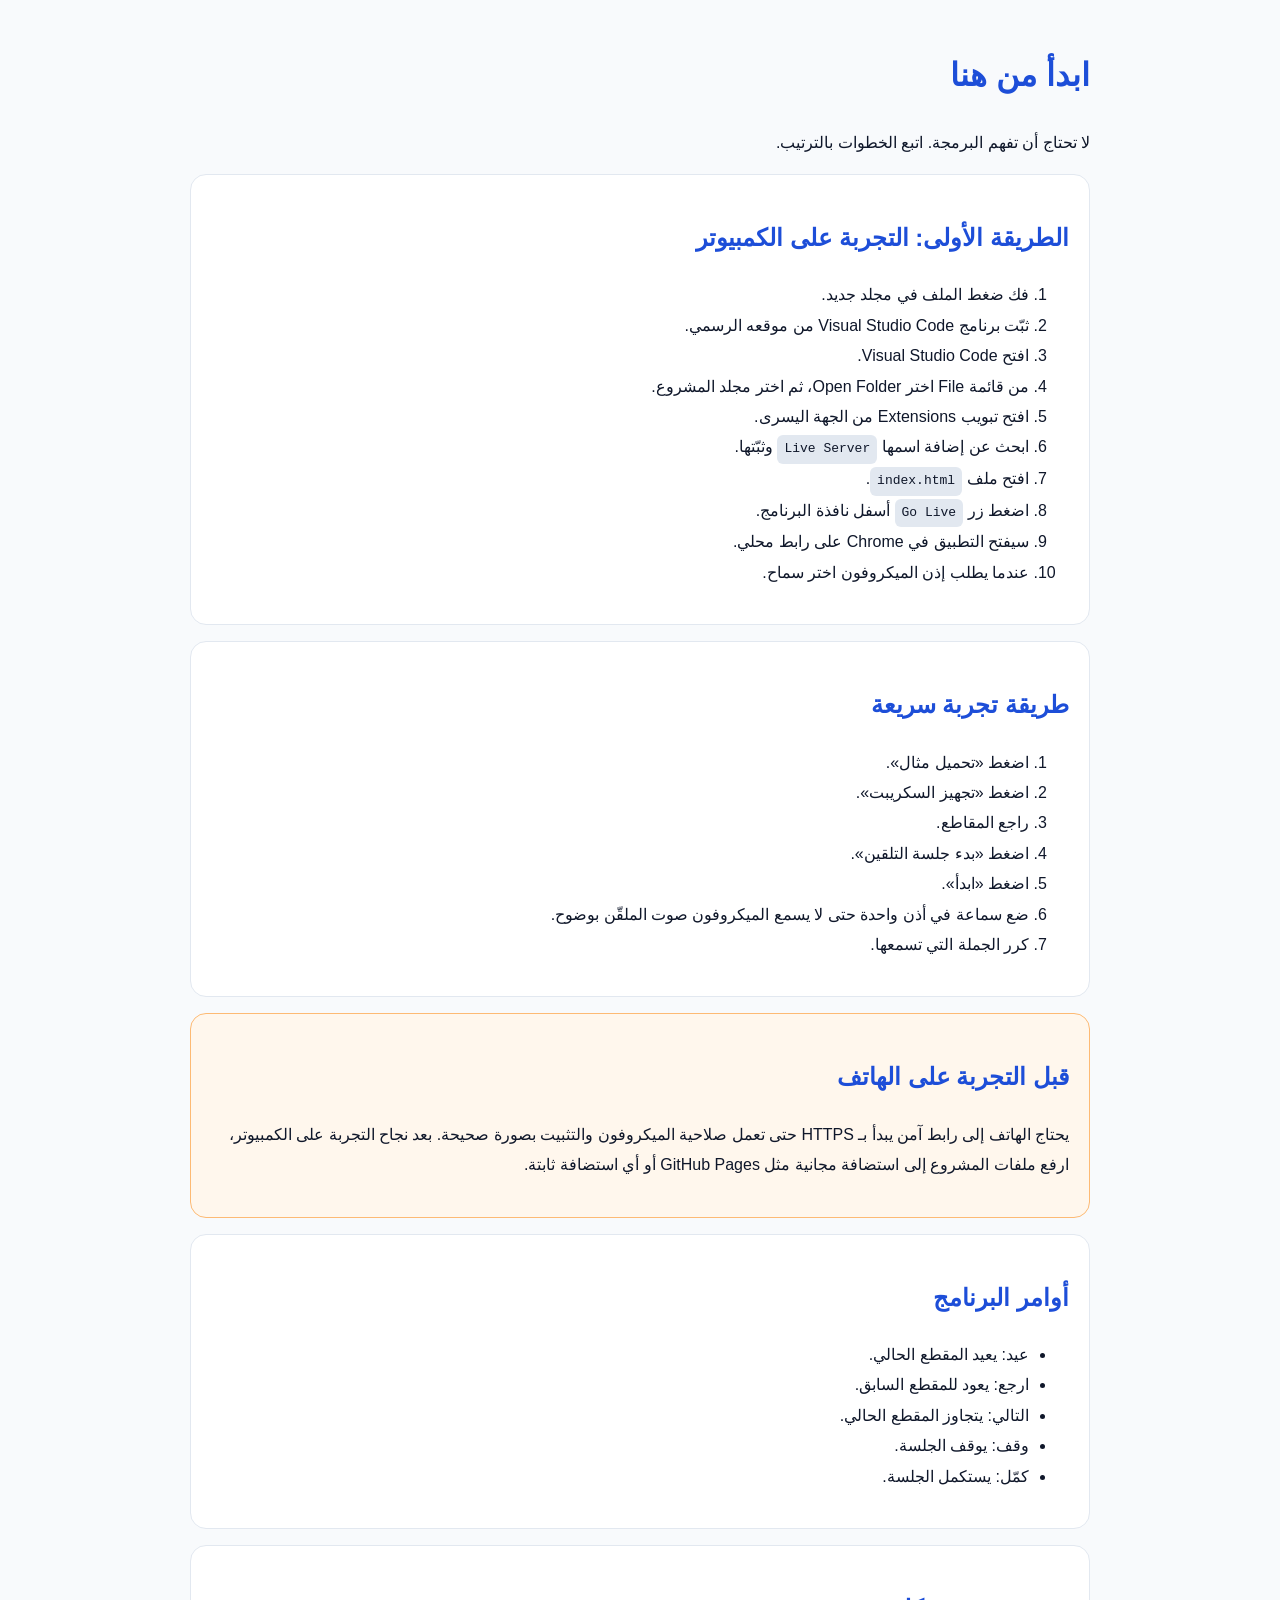
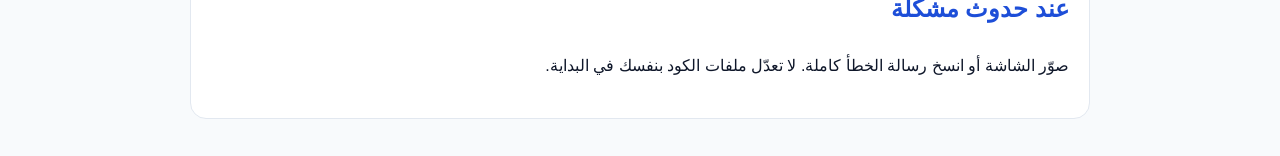
==== START_HERE.html @ 7ef88e26 "First version First version" ====
<!doctype html>
<html lang="ar" dir="rtl">
<head>
<meta charset="utf-8">
<meta name="viewport" content="width=device-width, initial-scale=1">
<title>ابدأ من هنا — الملقّن الذكي</title>
<style>
body{font-family:Arial,sans-serif;max-width:900px;margin:auto;padding:24px;line-height:1.9;background:#f8fafc;color:#0f172a}
section{background:white;border:1px solid #e2e8f0;border-radius:16px;padding:20px;margin:16px 0}
code{direction:ltr;display:inline-block;background:#e2e8f0;padding:2px 7px;border-radius:6px}
h1,h2{color:#1d4ed8}
.warning{background:#fff7ed;border-color:#fdba74}
</style>
</head>
<body>
<h1>ابدأ من هنا</h1>
<p>لا تحتاج أن تفهم البرمجة. اتبع الخطوات بالترتيب.</p>

<section>
<h2>الطريقة الأولى: التجربة على الكمبيوتر</h2>
<ol>
<li>فك ضغط الملف في مجلد جديد.</li>
<li>ثبّت برنامج Visual Studio Code من موقعه الرسمي.</li>
<li>افتح Visual Studio Code.</li>
<li>من قائمة File اختر Open Folder، ثم اختر مجلد المشروع.</li>
<li>افتح تبويب Extensions من الجهة اليسرى.</li>
<li>ابحث عن إضافة اسمها <code>Live Server</code> وثبّتها.</li>
<li>افتح ملف <code>index.html</code>.</li>
<li>اضغط زر <code>Go Live</code> أسفل نافذة البرنامج.</li>
<li>سيفتح التطبيق في Chrome على رابط محلي.</li>
<li>عندما يطلب إذن الميكروفون اختر سماح.</li>
</ol>
</section>

<section>
<h2>طريقة تجربة سريعة</h2>
<ol>
<li>اضغط «تحميل مثال».</li>
<li>اضغط «تجهيز السكريبت».</li>
<li>راجع المقاطع.</li>
<li>اضغط «بدء جلسة التلقين».</li>
<li>اضغط «ابدأ».</li>
<li>ضع سماعة في أذن واحدة حتى لا يسمع الميكروفون صوت الملقّن بوضوح.</li>
<li>كرر الجملة التي تسمعها.</li>
</ol>
</section>

<section class="warning">
<h2>قبل التجربة على الهاتف</h2>
<p>يحتاج الهاتف إلى رابط آمن يبدأ بـ HTTPS حتى تعمل صلاحية الميكروفون والتثبيت بصورة صحيحة. بعد نجاح التجربة على الكمبيوتر، ارفع ملفات المشروع إلى استضافة مجانية مثل GitHub Pages أو أي استضافة ثابتة.</p>
</section>

<section>
<h2>أوامر البرنامج</h2>
<ul>
<li>عيد: يعيد المقطع الحالي.</li>
<li>ارجع: يعود للمقطع السابق.</li>
<li>التالي: يتجاوز المقطع الحالي.</li>
<li>وقف: يوقف الجلسة.</li>
<li>كمّل: يستكمل الجلسة.</li>
</ul>
</section>

<section>
<h2>عند حدوث مشكلة</h2>
<p>صوّر الشاشة أو انسخ رسالة الخطأ كاملة. لا تعدّل ملفات الكود بنفسك في البداية.</p>
</section>
</body>
</html>
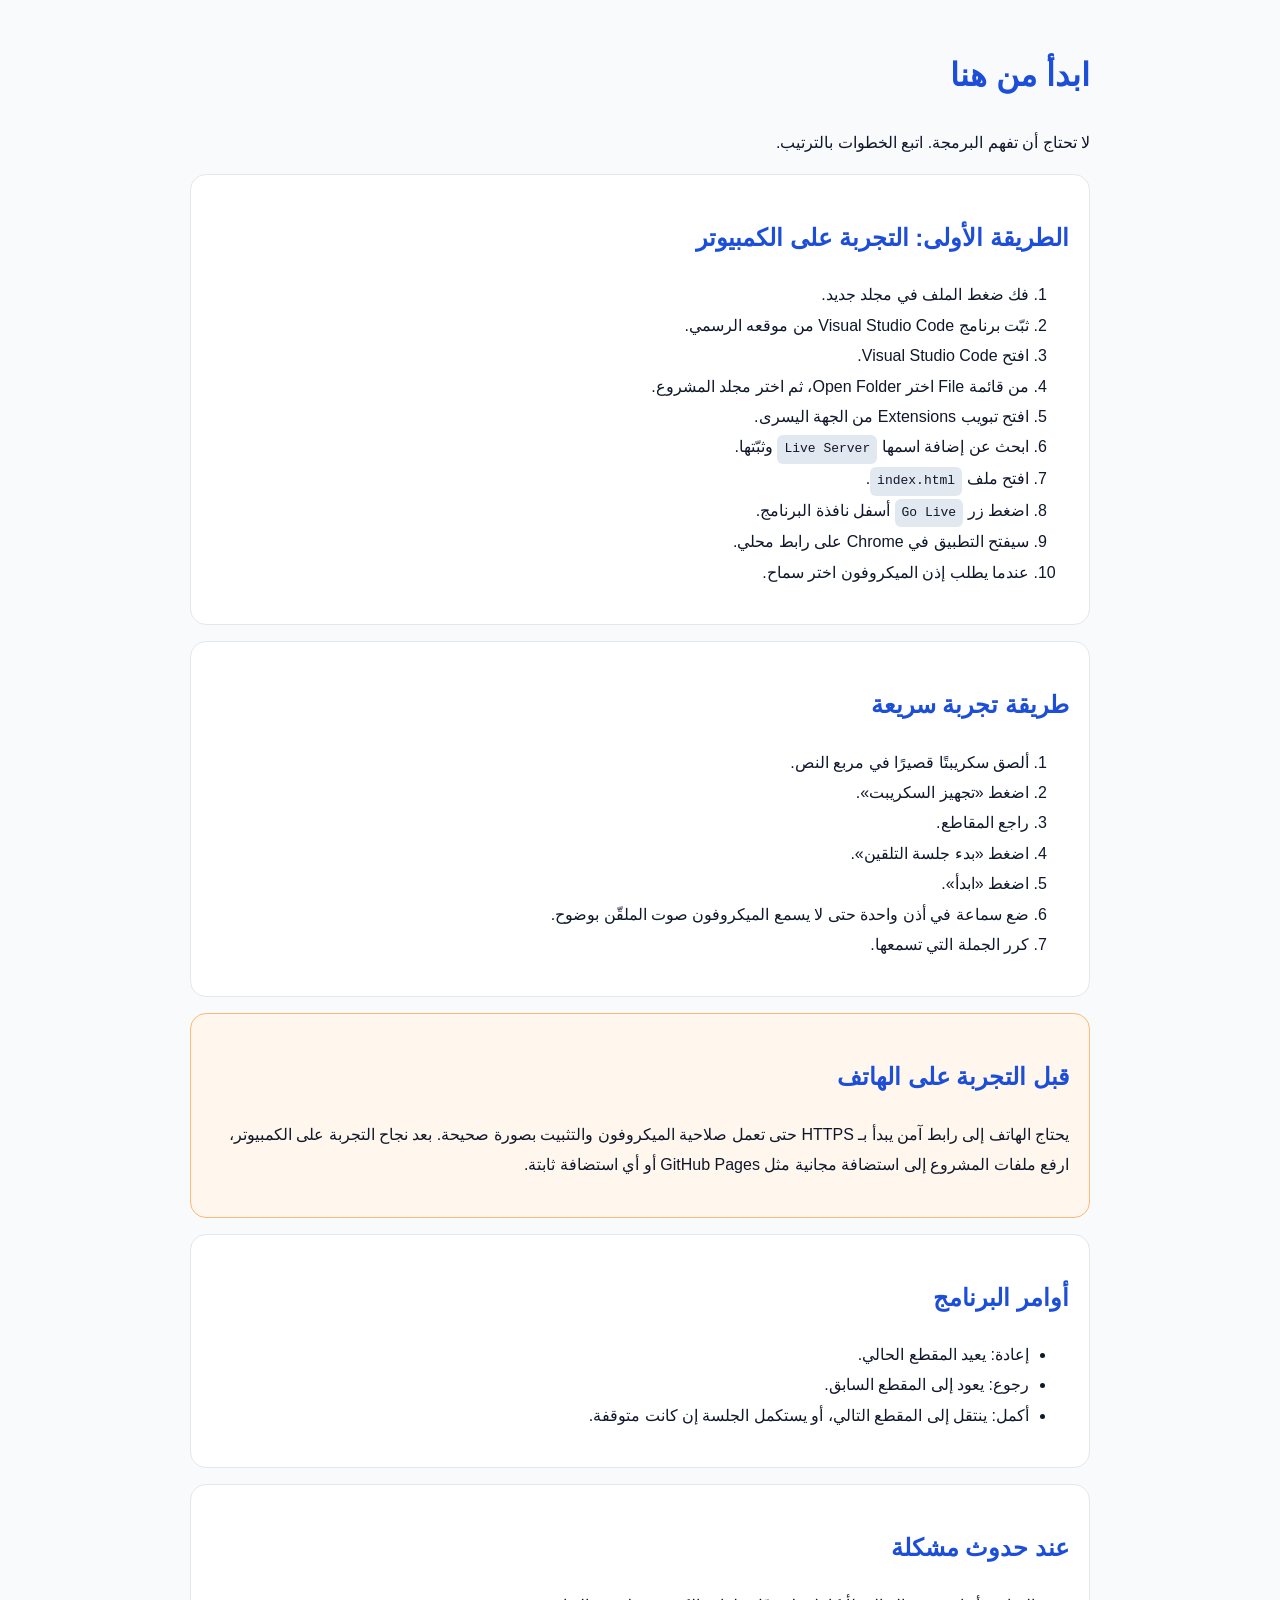
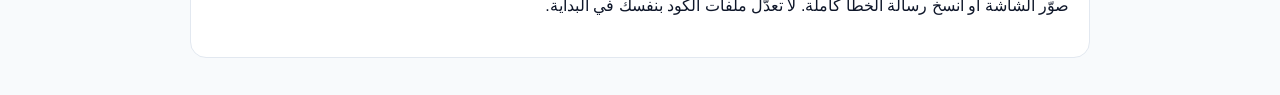
==== commit 098554f3: "Update smart prompter to version 0.2 Update smart prompter to version 0.2" ====
--- a/START_HERE.html
+++ b/START_HERE.html
@@ -35,7 +35,7 @@
 <section>
 <h2>طريقة تجربة سريعة</h2>
 <ol>
-<li>اضغط «تحميل مثال».</li>
+<li>ألصق سكريبتًا قصيرًا في مربع النص.</li>
 <li>اضغط «تجهيز السكريبت».</li>
 <li>راجع المقاطع.</li>
 <li>اضغط «بدء جلسة التلقين».</li>
@@ -53,11 +53,9 @@
 <section>
 <h2>أوامر البرنامج</h2>
 <ul>
-<li>عيد: يعيد المقطع الحالي.</li>
-<li>ارجع: يعود للمقطع السابق.</li>
-<li>التالي: يتجاوز المقطع الحالي.</li>
-<li>وقف: يوقف الجلسة.</li>
-<li>كمّل: يستكمل الجلسة.</li>
+<li>إعادة: يعيد المقطع الحالي.</li>
+<li>رجوع: يعود إلى المقطع السابق.</li>
+<li>أكمل: ينتقل إلى المقطع التالي، أو يستكمل الجلسة إن كانت متوقفة.</li>
 </ul>
 </section>
 
